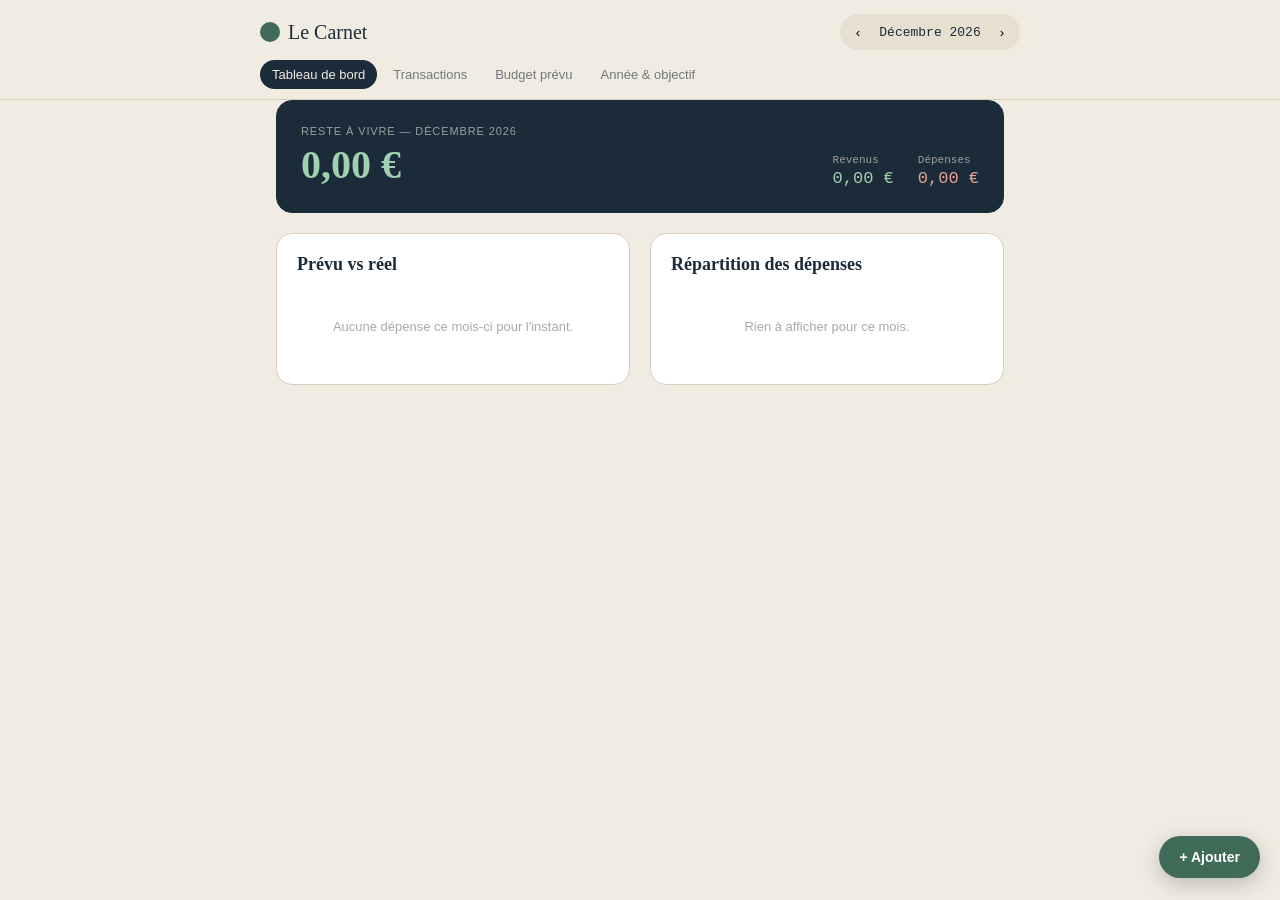
==== index.html @ 56fa6a1c "Add files via upload" ====
<!DOCTYPE html>
<html lang="fr">
<head>
<meta charset="UTF-8" />
<meta name="viewport" content="width=device-width, initial-scale=1, viewport-fit=cover" />
<title>Le Carnet — Budget</title>
<meta name="theme-color" content="#1C2B39" />
<link rel="manifest" href="manifest.json" />
<link rel="icon" href="icons/icon-192.png" />
<link rel="apple-touch-icon" href="icons/icon-192.png" />
<meta name="apple-mobile-web-app-capable" content="yes" />
<meta name="apple-mobile-web-app-status-bar-style" content="black-translucent" />
<meta name="apple-mobile-web-app-title" content="Le Carnet" />
<link rel="stylesheet" href="style.css" />
</head>
<body>

<div id="loading" class="loading-screen">chargement du carnet…</div>

<div id="app" style="display:none;">
  <header class="app-header">
    <div class="wrap header-top">
      <div class="brand"><span class="dot"></span> Le Carnet</div>
      <div class="month-switch">
        <button id="prevMonth" aria-label="Mois précédent">‹</button>
        <span id="monthLabel" class="font-mono"></span>
        <button id="nextMonth" aria-label="Mois suivant">›</button>
      </div>
    </div>
    <nav class="wrap tabs" id="tabs">
      <button data-tab="dashboard" class="active">Tableau de bord</button>
      <button data-tab="transactions">Transactions</button>
      <button data-tab="budget">Budget prévu</button>
      <button data-tab="annee">Année &amp; objectif</button>
    </nav>
  </header>

  <main class="wrap">
    <div id="installBanner" class="install-banner">
      <span>Installe Le Carnet sur ton écran d'accueil pour un accès hors-ligne.</span>
      <button id="installBtn">Installer</button>
    </div>
    <div id="view"></div>
  </main>

  <button class="fab" id="fabAdd">+ Ajouter</button>
</div>

<div id="modalRoot"></div>

<script src="app.js"></script>
</body>
</html>
---- style.css ----
:root {
  --ink: #1C2B39;
  --ink60: rgba(28,43,57,0.6);
  --ink40: rgba(28,43,57,0.4);
  --paper: #F1ECE1;
  --paper-dim: #E7E0D0;
  --sage: #3F6B58;
  --sage-light: #DCE6DD;
  --rust: #B8492F;
  --rust-light: #F3DCD4;
  --gold: #B98B29;
  --gold-light: #EFE2C0;
  --line: #D8CFBC;
  --font-display: Georgia, 'Iowan Old Style', 'Palatino Linotype', serif;
  --font-body: -apple-system, BlinkMacSystemFont, 'Segoe UI', Inter, Roboto, sans-serif;
  --font-mono: ui-monospace, 'SF Mono', 'Cascadia Code', Consolas, 'Courier New', monospace;
}

* { box-sizing: border-box; }
body { margin: 0; background: var(--paper); color: var(--ink); font-family: var(--font-body); -webkit-tap-highlight-color: transparent; }
button { font-family: inherit; cursor: pointer; border: none; background: none; }
input, select { font-family: inherit; }

.font-display { font-family: var(--font-display); }
.font-mono { font-family: var(--font-mono); }

.wrap { max-width: 760px; margin: 0 auto; padding: 0 16px; }

header.app-header {
  position: sticky; top: 0; z-index: 20;
  background: rgba(241,236,225,0.92); backdrop-filter: blur(6px);
  border-bottom: 1px solid var(--line);
}
.header-top { display: flex; align-items: center; justify-content: space-between; padding: 14px 0 6px; }
.brand { display: flex; align-items: center; gap: 8px; font-family: var(--font-display); font-size: 20px; }
.brand .dot { width: 20px; height: 20px; border-radius: 50%; background: var(--sage); display: inline-block; }

.month-switch { display: flex; align-items: center; gap: 4px; background: var(--paper-dim); border-radius: 999px; padding: 4px; }
.month-switch button { width: 28px; height: 28px; border-radius: 50%; display: flex; align-items: center; justify-content: center; }
.month-switch button:active { background: #fff; }
.month-switch span { font-family: var(--font-mono); font-size: 13px; min-width: 108px; text-align: center; text-transform: capitalize; }

nav.tabs { display: flex; gap: 4px; padding: 4px 0 10px; overflow-x: auto; }
nav.tabs button { font-size: 13px; padding: 7px 12px; border-radius: 999px; white-space: nowrap; color: var(--ink60); display: flex; align-items: center; gap: 5px; }
nav.tabs button.active { background: var(--ink); color: var(--paper); }

main { padding: 20px 0 100px; }

.card { background: #fff; border: 1px solid var(--line); border-radius: 16px; }
.card.dark { background: var(--ink); color: var(--paper); border-color: var(--ink); }
.card-pad { padding: 20px; }

.section-title { font-family: var(--font-display); font-size: 18px; margin: 0 0 14px; }

.hero { padding: 24px; }
.hero-top { display: flex; flex-wrap: wrap; align-items: flex-end; justify-content: space-between; gap: 20px; }
.hero-label { font-size: 11px; text-transform: uppercase; letter-spacing: 0.08em; opacity: 0.6; margin-bottom: 4px; }
.hero-amount { font-family: var(--font-display), var(--font-mono); font-size: 40px; font-weight: 600; }
.hero-stats { display: flex; gap: 24px; font-family: var(--font-mono); font-size: 14px; }
.hero-stats .stat-label { font-size: 11px; opacity: 0.6; margin-bottom: 3px; }
.hero-stats .stat-value { font-size: 17px; }

.grid-2 { display: grid; grid-template-columns: 1fr; gap: 20px; margin-top: 20px; }
@media (min-width: 680px) { .grid-2 { grid-template-columns: 1fr 1fr; } }

.cat-row { margin-bottom: 12px; }
.cat-row-top { display: flex; justify-content: space-between; font-size: 12px; margin-bottom: 5px; }
.cat-row-top .name { font-weight: 600; text-transform: capitalize; }
.cat-row-top .amounts { font-family: var(--font-mono); color: var(--ink60); }
.cat-row-top .amounts.over { color: var(--rust); }
.bar-track { position: relative; height: 10px; border-radius: 999px; background: var(--paper-dim); }
.bar-fill { position: absolute; top: 0; left: 0; height: 100%; border-radius: 999px; background: var(--sage); transition: width 0.3s; }
.bar-fill.over { background: var(--rust); }
.bar-marker { position: absolute; top: -3px; width: 2px; height: 16px; background: var(--ink); }

.donut-wrap { display: flex; flex-direction: column; align-items: center; gap: 14px; }
.donut { width: 180px; height: 180px; border-radius: 50%; position: relative; }
.donut::after { content: ""; position: absolute; inset: 22%; background: #fff; border-radius: 50%; }
.legend { display: flex; flex-wrap: wrap; gap: 8px; justify-content: center; }
.legend-item { display: flex; align-items: center; gap: 5px; font-size: 12px; color: var(--ink60); }
.legend-dot { width: 8px; height: 8px; border-radius: 50%; }

.empty { font-size: 13px; color: var(--ink40); text-align: center; padding: 30px 0; }

.tx-toolbar { display: flex; align-items: center; justify-content: space-between; flex-wrap: wrap; gap: 10px; margin-bottom: 12px; }
.btn { display: inline-flex; align-items: center; gap: 6px; font-size: 13px; padding: 8px 14px; border-radius: 999px; }
.btn-outline { border: 1px solid var(--line); color: var(--ink); background: #fff; }
.btn-solid { background: var(--sage); color: #fff; }
.hint { font-size: 11px; color: var(--ink40); margin: 4px 0 14px; }
.err-box { display: flex; gap: 8px; font-size: 13px; padding: 10px 12px; border-radius: 12px; background: var(--rust-light); color: var(--rust); margin-bottom: 12px; }

.receipt-edge { height: 10px; background-image: radial-gradient(circle at 8px 0, transparent 7px, #fff 7.5px); background-size: 16px 8px; background-repeat: repeat-x; }
.receipt-edge.bottom { transform: rotate(180deg); }
.tx-list { padding: 4px; }
.tx-row { display: flex; align-items: center; justify-content: space-between; gap: 10px; padding: 11px 10px; border-bottom: 1px dashed var(--line); }
.tx-row:last-child { border-bottom: none; }
.tx-left { display: flex; align-items: center; gap: 10px; min-width: 0; }
.tx-dot { width: 8px; height: 8px; border-radius: 50%; flex-shrink: 0; }
.tx-desc { font-size: 14px; font-weight: 600; text-transform: capitalize; white-space: nowrap; overflow: hidden; text-overflow: ellipsis; }
.tx-meta { font-size: 11px; color: var(--ink40); display: flex; gap: 8px; text-transform: capitalize; }
.tx-right { display: flex; align-items: center; gap: 10px; flex-shrink: 0; }
.tx-amount { font-family: var(--font-mono); font-size: 14px; }
.tx-amount.rev { color: var(--sage); }
.tx-del { padding: 5px; border-radius: 50%; }
.tx-del:active { background: rgba(0,0,0,0.06); }

.budget-row { display: flex; align-items: center; justify-content: space-between; gap: 10px; padding: 5px 0; }
.budget-row .name { font-size: 14px; color: var(--ink60); text-transform: capitalize; }
.budget-input-wrap { display: flex; align-items: center; gap: 4px; font-family: var(--font-mono); font-size: 14px; }
.budget-input-wrap input { width: 90px; text-align: right; padding: 6px 8px; border-radius: 8px; border: 1px solid var(--line); }

.goal-progress { height: 12px; border-radius: 999px; overflow: hidden; background: rgba(255,255,255,0.12); margin-top: 10px; }
.goal-fill { height: 100%; border-radius: 999px; background: var(--gold); transition: width 0.3s; }
.goal-pct { font-family: var(--font-mono); font-size: 11px; opacity: 0.6; margin-top: 5px; }

.settings-grid { display: grid; grid-template-columns: 1fr; gap: 14px; margin-top: 4px; }
@media (min-width: 480px) { .settings-grid { grid-template-columns: 1fr 1fr; } }
.field label { display: block; font-size: 13px; color: var(--ink60); margin-bottom: 5px; }
.field input, .field select { width: 100%; padding: 9px 12px; border-radius: 10px; border: 1px solid var(--line); font-family: var(--font-mono); font-size: 14px; }

.yearly-bars { display: flex; align-items: flex-end; gap: 10px; height: 180px; padding-top: 10px; }
.yearly-bar-col { flex: 1; display: flex; flex-direction: column; align-items: center; justify-content: flex-end; height: 100%; gap: 6px; }
.yearly-bar { width: 100%; max-width: 28px; border-radius: 5px 5px 0 0; background: var(--sage); min-height: 2px; }
.yearly-bar.neg { background: var(--rust); }
.yearly-bar-label { font-family: var(--font-mono); font-size: 10px; color: var(--ink40); text-transform: capitalize; }

.fab { position: fixed; bottom: 22px; right: 20px; z-index: 30; background: var(--sage); color: #fff; border-radius: 999px; padding: 13px 20px; display: flex; align-items: center; gap: 7px; font-size: 14px; font-weight: 600; box-shadow: 0 6px 20px rgba(28,43,57,0.25); }
.fab:active { transform: scale(0.97); }

.modal-backdrop { position: fixed; inset: 0; background: rgba(28,43,57,0.4); z-index: 40; display: flex; align-items: flex-end; justify-content: center; }
@media (min-width: 480px) { .modal-backdrop { align-items: center; } }
.modal { width: 100%; max-width: 440px; background: #fff; border-radius: 20px 20px 0 0; padding: 22px; max-height: 90vh; overflow-y: auto; }
@media (min-width: 480px) { .modal { border-radius: 20px; } }
.modal-head { display: flex; align-items: center; justify-content: space-between; margin-bottom: 16px; }
.modal-head h3 { font-family: var(--font-display); font-size: 18px; margin: 0; }

.type-switch { display: flex; background: var(--paper-dim); border-radius: 999px; padding: 4px; margin-bottom: 16px; }
.type-switch button { flex: 1; padding: 8px; border-radius: 999px; font-size: 13px; text-transform: capitalize; color: var(--ink60); }
.type-switch button.active-dep { background: var(--rust); color: #fff; }
.type-switch button.active-rev { background: var(--sage); color: #fff; }

.modal .field { margin-bottom: 12px; }
.cat-row-input { display: flex; gap: 8px; }
.cat-row-input select, .cat-row-input input { flex: 1; }
.link-btn { font-size: 12px; padding: 0 10px; border-radius: 8px; border: 1px solid var(--line); color: var(--ink60); white-space: nowrap; }

.submit-btn { width: 100%; margin-top: 8px; padding: 12px; border-radius: 999px; background: var(--sage); color: #fff; font-weight: 600; font-size: 14px; }

.loading-screen { min-height: 100vh; display: flex; align-items: center; justify-content: center; font-family: var(--font-mono); color: var(--ink40); }

.install-banner { display: none; align-items: center; justify-content: space-between; gap: 10px; background: var(--gold-light); color: #6b5219; font-size: 13px; padding: 10px 14px; border-radius: 12px; margin-bottom: 16px; }
.install-banner.show { display: flex; }
.install-banner button { background: var(--gold); color: #fff; padding: 6px 12px; border-radius: 999px; font-size: 12px; flex-shrink: 0; }
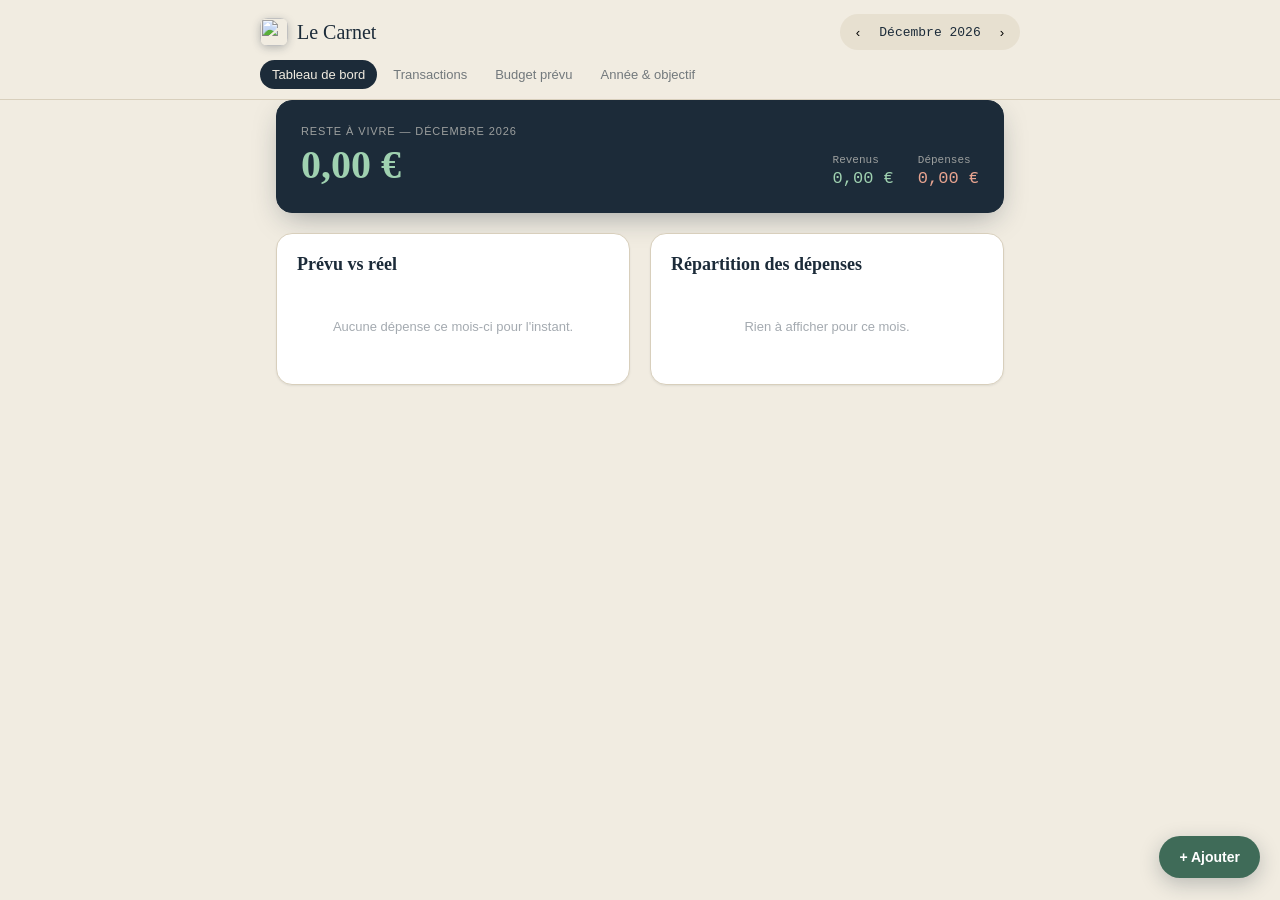
==== commit 7e9e154a: "Add files via upload" ====
--- a/index.html
+++ b/index.html
@@ -6,8 +6,8 @@
 <title>Le Carnet — Budget</title>
 <meta name="theme-color" content="#1C2B39" />
 <link rel="manifest" href="manifest.json" />
-<link rel="icon" href="icons/icon-192.png" />
-<link rel="apple-touch-icon" href="icons/icon-192.png" />
+<link rel="icon" href="icons/icon-64.png" />
+<link rel="apple-touch-icon" href="icons/icon-180.png" />
 <meta name="apple-mobile-web-app-capable" content="yes" />
 <meta name="apple-mobile-web-app-status-bar-style" content="black-translucent" />
 <meta name="apple-mobile-web-app-title" content="Le Carnet" />
@@ -20,7 +20,7 @@
 <div id="app" style="display:none;">
   <header class="app-header">
     <div class="wrap header-top">
-      <div class="brand"><span class="dot"></span> Le Carnet</div>
+      <div class="brand"><img src="icons/icon-64.png" class="brand-icon" alt="" /> Le Carnet</div>
       <div class="month-switch">
         <button id="prevMonth" aria-label="Mois précédent">‹</button>
         <span id="monthLabel" class="font-mono"></span>
--- a/style.css
+++ b/style.css
@@ -18,8 +18,15 @@
 
 * { box-sizing: border-box; }
 body { margin: 0; background: var(--paper); color: var(--ink); font-family: var(--font-body); -webkit-tap-highlight-color: transparent; }
-button { font-family: inherit; cursor: pointer; border: none; background: none; }
-input, select { font-family: inherit; }
+button { font-family: inherit; cursor: pointer; border: none; background: none; transition: transform 0.12s ease, background 0.15s ease, opacity 0.15s ease; }
+button:active { transform: scale(0.96); }
+input, select { font-family: inherit; transition: border-color 0.15s ease, box-shadow 0.15s ease; }
+input:focus, select:focus { outline: none; border-color: var(--sage) !important; box-shadow: 0 0 0 3px rgba(63,107,88,0.15); }
+
+@keyframes fadeInUp { from { opacity: 0; transform: translateY(6px); } to { opacity: 1; transform: translateY(0); } }
+.view-anim { animation: fadeInUp 0.28s cubic-bezier(0.16,1,0.3,1); }
+@keyframes popIn { from { opacity: 0; transform: scale(0.97); } to { opacity: 1; transform: scale(1); } }
+.card { animation: popIn 0.3s cubic-bezier(0.16,1,0.3,1); }
 
 .font-display { font-family: var(--font-display); }
 .font-mono { font-family: var(--font-mono); }
@@ -32,8 +39,8 @@
   border-bottom: 1px solid var(--line);
 }
 .header-top { display: flex; align-items: center; justify-content: space-between; padding: 14px 0 6px; }
-.brand { display: flex; align-items: center; gap: 8px; font-family: var(--font-display); font-size: 20px; }
-.brand .dot { width: 20px; height: 20px; border-radius: 50%; background: var(--sage); display: inline-block; }
+.brand { display: flex; align-items: center; gap: 9px; font-family: var(--font-display); font-size: 20px; }
+.brand-icon { width: 28px; height: 28px; border-radius: 8px; box-shadow: 0 2px 8px rgba(28,43,57,0.28); display: block; }
 
 .month-switch { display: flex; align-items: center; gap: 4px; background: var(--paper-dim); border-radius: 999px; padding: 4px; }
 .month-switch button { width: 28px; height: 28px; border-radius: 50%; display: flex; align-items: center; justify-content: center; }
@@ -46,8 +53,8 @@
 
 main { padding: 20px 0 100px; }
 
-.card { background: #fff; border: 1px solid var(--line); border-radius: 16px; }
-.card.dark { background: var(--ink); color: var(--paper); border-color: var(--ink); }
+.card { background: #fff; border: 1px solid var(--line); border-radius: 16px; box-shadow: 0 1px 3px rgba(28,43,57,0.05), 0 1px 2px rgba(28,43,57,0.04); }
+.card.dark { background: var(--ink); color: var(--paper); border-color: var(--ink); box-shadow: 0 10px 30px -8px rgba(28,43,57,0.4); }
 .card-pad { padding: 20px; }
 
 .section-title { font-family: var(--font-display); font-size: 18px; margin: 0 0 14px; }
@@ -80,6 +87,16 @@
 .legend-item { display: flex; align-items: center; gap: 5px; font-size: 12px; color: var(--ink60); }
 .legend-dot { width: 8px; height: 8px; border-radius: 50%; }
 
+.tx-icon { width: 32px; height: 32px; border-radius: 50%; display: flex; align-items: center; justify-content: center; font-size: 15px; flex-shrink: 0; }
+.cat-icon { display: inline-flex; align-items: center; justify-content: center; width: 20px; margin-right: 2px; }
+
+.sparkline-wrap { display: flex; align-items: center; gap: 12px; margin-top: 14px; padding-top: 14px; border-top: 1px solid rgba(255,255,255,0.12); }
+.sparkline-label { font-size: 11px; opacity: 0.6; white-space: nowrap; }
+
+.donut-center { position: absolute; top: 50%; left: 50%; transform: translate(-50%,-50%); text-align: center; z-index: 1; }
+.donut-center .amt { font-family: var(--font-mono); font-size: 15px; font-weight: 600; }
+.donut-center .lbl { font-size: 9px; color: var(--ink40); text-transform: uppercase; letter-spacing: 0.05em; }
+.donut-pos { position: relative; display: inline-flex; }
 .empty { font-size: 13px; color: var(--ink40); text-align: center; padding: 30px 0; }
 
 .tx-toolbar { display: flex; align-items: center; justify-content: space-between; flex-wrap: wrap; gap: 10px; margin-bottom: 12px; }
@@ -118,11 +135,18 @@
 .field label { display: block; font-size: 13px; color: var(--ink60); margin-bottom: 5px; }
 .field input, .field select { width: 100%; padding: 9px 12px; border-radius: 10px; border: 1px solid var(--line); font-family: var(--font-mono); font-size: 14px; }
 
-.yearly-bars { display: flex; align-items: flex-end; gap: 10px; height: 180px; padding-top: 10px; }
-.yearly-bar-col { flex: 1; display: flex; flex-direction: column; align-items: center; justify-content: flex-end; height: 100%; gap: 6px; }
+.yearly-bars-wrap { overflow-x: auto; margin: 0 -20px; padding: 0 20px 4px; }
+.yearly-bars { display: flex; align-items: flex-end; gap: 10px; height: 180px; padding-top: 10px; width: max-content; min-width: 100%; }
+.yearly-bar-col { flex: 0 0 30px; display: flex; flex-direction: column; align-items: center; justify-content: flex-end; height: 100%; gap: 6px; }
 .yearly-bar { width: 100%; max-width: 28px; border-radius: 5px 5px 0 0; background: var(--sage); min-height: 2px; }
 .yearly-bar.neg { background: var(--rust); }
 .yearly-bar-label { font-family: var(--font-mono); font-size: 10px; color: var(--ink40); text-transform: capitalize; }
+
+.goal-plan { margin-top: 14px; padding-top: 12px; border-top: 1px solid rgba(255,255,255,0.15); font-size: 13px; line-height: 1.5; opacity: 0.9; }
+
+.asset-row { display: flex; align-items: center; gap: 8px; padding: 8px 0; border-bottom: 1px dashed var(--line); }
+.asset-name { flex: 1; min-width: 0; padding: 7px 10px; border-radius: 8px; border: 1px solid var(--line); font-size: 13px; }
+.asset-amount { width: 90px; }
 
 .fab { position: fixed; bottom: 22px; right: 20px; z-index: 30; background: var(--sage); color: #fff; border-radius: 999px; padding: 13px 20px; display: flex; align-items: center; gap: 7px; font-size: 14px; font-weight: 600; box-shadow: 0 6px 20px rgba(28,43,57,0.25); }
 .fab:active { transform: scale(0.97); }
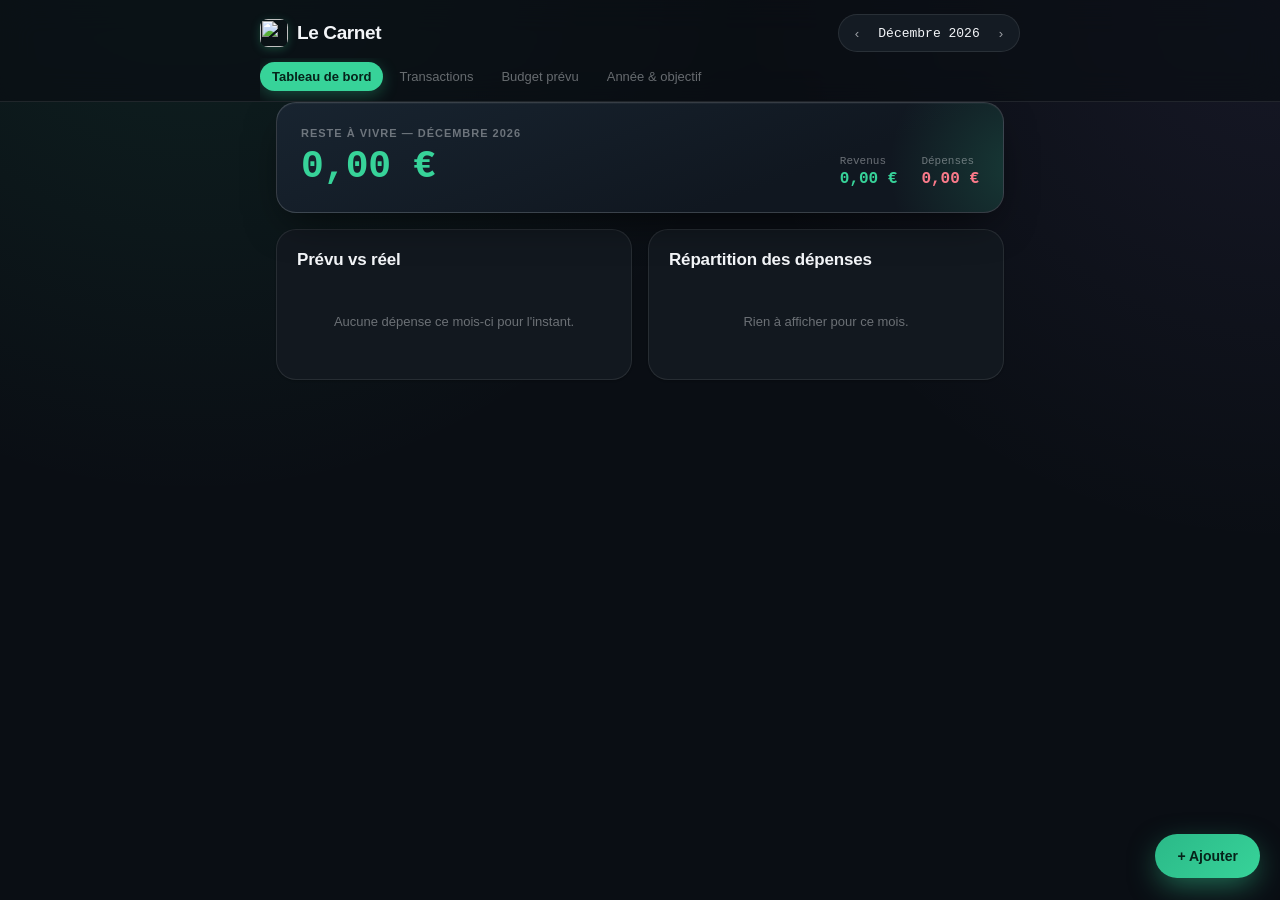
==== commit 1007146b: "Add files via upload" ====
--- a/index.html
+++ b/index.html
@@ -4,7 +4,7 @@
 <meta charset="UTF-8" />
 <meta name="viewport" content="width=device-width, initial-scale=1, viewport-fit=cover" />
 <title>Le Carnet — Budget</title>
-<meta name="theme-color" content="#1C2B39" />
+<meta name="theme-color" content="#0A0E14" />
 <link rel="manifest" href="manifest.json" />
 <link rel="icon" href="icons/icon-64.png" />
 <link rel="apple-touch-icon" href="icons/icon-180.png" />
--- a/style.css
+++ b/style.css
@@ -1,177 +1,206 @@
 :root {
-  --ink: #1C2B39;
-  --ink60: rgba(28,43,57,0.6);
-  --ink40: rgba(28,43,57,0.4);
-  --paper: #F1ECE1;
-  --paper-dim: #E7E0D0;
-  --sage: #3F6B58;
-  --sage-light: #DCE6DD;
-  --rust: #B8492F;
-  --rust-light: #F3DCD4;
-  --gold: #B98B29;
-  --gold-light: #EFE2C0;
-  --line: #D8CFBC;
-  --font-display: Georgia, 'Iowan Old Style', 'Palatino Linotype', serif;
+  /* Surfaces */
+  --paper: #0A0E14;              /* fond de page */
+  --paper-dim: #141B23;          /* pastilles, inputs, remplissage neutre */
+  --surface: #12181F;            /* cartes */
+  --surface-2: #1A222C;          /* cartes élevées / hero / modals */
+  --line: rgba(255,255,255,0.09);
+  --line-strong: rgba(255,255,255,0.16);
+
+  /* Texte */
+  --ink: #F3F5F8;
+  --ink60: rgba(243,245,248,0.62);
+  --ink40: rgba(243,245,248,0.40);
+
+  /* Accents */
+  --sage: #37D399;               /* émeraude — positif */
+  --sage-light: rgba(55,211,153,0.14);
+  --rust: #FB7A8A;               /* corail — négatif / dépassement */
+  --rust-light: rgba(251,122,138,0.14);
+  --gold: #F0BE4E;               /* or — objectif d'épargne */
+  --gold-light: rgba(240,190,78,0.16);
+  --violet: #A78BFA;
+
+  --font-display: -apple-system, BlinkMacSystemFont, 'Segoe UI', Inter, Roboto, sans-serif;
   --font-body: -apple-system, BlinkMacSystemFont, 'Segoe UI', Inter, Roboto, sans-serif;
   --font-mono: ui-monospace, 'SF Mono', 'Cascadia Code', Consolas, 'Courier New', monospace;
 }
 
 * { box-sizing: border-box; }
-body { margin: 0; background: var(--paper); color: var(--ink); font-family: var(--font-body); -webkit-tap-highlight-color: transparent; }
-button { font-family: inherit; cursor: pointer; border: none; background: none; transition: transform 0.12s ease, background 0.15s ease, opacity 0.15s ease; }
+body {
+  margin: 0;
+  background: var(--paper);
+  background-image: radial-gradient(circle at 15% -10%, rgba(55,211,153,0.10), transparent 40%),
+                     radial-gradient(circle at 100% 0%, rgba(167,139,250,0.08), transparent 35%);
+  background-attachment: fixed;
+  color: var(--ink);
+  font-family: var(--font-body);
+  -webkit-tap-highlight-color: transparent;
+}
+button { font-family: inherit; cursor: pointer; border: none; background: none; transition: transform 0.12s ease, background 0.15s ease, opacity 0.15s ease, box-shadow 0.15s ease; color: inherit; }
 button:active { transform: scale(0.96); }
-input, select { font-family: inherit; transition: border-color 0.15s ease, box-shadow 0.15s ease; }
-input:focus, select:focus { outline: none; border-color: var(--sage) !important; box-shadow: 0 0 0 3px rgba(63,107,88,0.15); }
+input, select { font-family: inherit; color: var(--ink); transition: border-color 0.15s ease, box-shadow 0.15s ease; }
+input:focus, select:focus { outline: none; border-color: var(--sage) !important; box-shadow: 0 0 0 3px var(--sage-light); }
 
 @keyframes fadeInUp { from { opacity: 0; transform: translateY(6px); } to { opacity: 1; transform: translateY(0); } }
 .view-anim { animation: fadeInUp 0.28s cubic-bezier(0.16,1,0.3,1); }
 @keyframes popIn { from { opacity: 0; transform: scale(0.97); } to { opacity: 1; transform: scale(1); } }
 .card { animation: popIn 0.3s cubic-bezier(0.16,1,0.3,1); }
 
-.font-display { font-family: var(--font-display); }
-.font-mono { font-family: var(--font-mono); }
+.font-display { font-family: var(--font-display); font-weight: 700; letter-spacing: -0.02em; }
+.font-mono { font-family: var(--font-mono); font-variant-numeric: tabular-nums; }
 
 .wrap { max-width: 760px; margin: 0 auto; padding: 0 16px; }
 
 header.app-header {
   position: sticky; top: 0; z-index: 20;
-  background: rgba(241,236,225,0.92); backdrop-filter: blur(6px);
+  background: rgba(10,14,20,0.72); backdrop-filter: blur(16px); -webkit-backdrop-filter: blur(16px);
   border-bottom: 1px solid var(--line);
 }
 .header-top { display: flex; align-items: center; justify-content: space-between; padding: 14px 0 6px; }
-.brand { display: flex; align-items: center; gap: 9px; font-family: var(--font-display); font-size: 20px; }
-.brand-icon { width: 28px; height: 28px; border-radius: 8px; box-shadow: 0 2px 8px rgba(28,43,57,0.28); display: block; }
-
-.month-switch { display: flex; align-items: center; gap: 4px; background: var(--paper-dim); border-radius: 999px; padding: 4px; }
-.month-switch button { width: 28px; height: 28px; border-radius: 50%; display: flex; align-items: center; justify-content: center; }
-.month-switch button:active { background: #fff; }
-.month-switch span { font-family: var(--font-mono); font-size: 13px; min-width: 108px; text-align: center; text-transform: capitalize; }
+.brand { display: flex; align-items: center; gap: 9px; font-family: var(--font-display); font-weight: 800; font-size: 19px; letter-spacing: -0.02em; }
+.brand-icon { width: 28px; height: 28px; border-radius: 8px; box-shadow: 0 2px 10px rgba(55,211,153,0.25); display: block; }
+
+.month-switch { display: flex; align-items: center; gap: 4px; background: var(--paper-dim); border: 1px solid var(--line); border-radius: 999px; padding: 4px; }
+.month-switch button { width: 28px; height: 28px; border-radius: 50%; display: flex; align-items: center; justify-content: center; color: var(--ink60); }
+.month-switch button:active { background: var(--surface-2); }
+.month-switch span { font-family: var(--font-mono); font-size: 13px; min-width: 108px; text-align: center; text-transform: capitalize; color: var(--ink); }
 
 nav.tabs { display: flex; gap: 4px; padding: 4px 0 10px; overflow-x: auto; }
-nav.tabs button { font-size: 13px; padding: 7px 12px; border-radius: 999px; white-space: nowrap; color: var(--ink60); display: flex; align-items: center; gap: 5px; }
-nav.tabs button.active { background: var(--ink); color: var(--paper); }
+nav.tabs button { font-size: 13px; padding: 7px 12px; border-radius: 999px; white-space: nowrap; color: var(--ink40); display: flex; align-items: center; gap: 5px; font-weight: 500; }
+nav.tabs button.active { background: var(--sage); color: #06231A; font-weight: 700; box-shadow: 0 4px 16px rgba(55,211,153,0.3); }
 
 main { padding: 20px 0 100px; }
 
-.card { background: #fff; border: 1px solid var(--line); border-radius: 16px; box-shadow: 0 1px 3px rgba(28,43,57,0.05), 0 1px 2px rgba(28,43,57,0.04); }
-.card.dark { background: var(--ink); color: var(--paper); border-color: var(--ink); box-shadow: 0 10px 30px -8px rgba(28,43,57,0.4); }
+.card { background: var(--surface); border: 1px solid var(--line); border-radius: 20px; box-shadow: 0 1px 2px rgba(0,0,0,0.2); }
+.card.dark {
+  background: linear-gradient(160deg, #182430 0%, #101720 70%);
+  border-color: var(--line-strong);
+  box-shadow: 0 16px 40px -12px rgba(0,0,0,0.6), inset 0 1px 0 rgba(255,255,255,0.04);
+}
 .card-pad { padding: 20px; }
 
-.section-title { font-family: var(--font-display); font-size: 18px; margin: 0 0 14px; }
-
-.hero { padding: 24px; }
-.hero-top { display: flex; flex-wrap: wrap; align-items: flex-end; justify-content: space-between; gap: 20px; }
-.hero-label { font-size: 11px; text-transform: uppercase; letter-spacing: 0.08em; opacity: 0.6; margin-bottom: 4px; }
-.hero-amount { font-family: var(--font-display), var(--font-mono); font-size: 40px; font-weight: 600; }
+.section-title { font-family: var(--font-display); font-weight: 700; font-size: 17px; margin: 0 0 14px; letter-spacing: -0.01em; }
+
+.hero { padding: 24px; position: relative; overflow: hidden; }
+.hero::before {
+  content: ""; position: absolute; top: -60%; right: -20%; width: 260px; height: 260px; border-radius: 50%;
+  background: radial-gradient(circle, rgba(55,211,153,0.18), transparent 70%); pointer-events: none;
+}
+.hero-top { display: flex; flex-wrap: wrap; align-items: flex-end; justify-content: space-between; gap: 20px; position: relative; }
+.hero-label { font-size: 11px; text-transform: uppercase; letter-spacing: 0.09em; color: var(--ink40); margin-bottom: 6px; font-weight: 600; }
+.hero-amount { font-family: var(--font-mono); font-size: 38px; font-weight: 700; letter-spacing: -0.01em; }
 .hero-stats { display: flex; gap: 24px; font-family: var(--font-mono); font-size: 14px; }
-.hero-stats .stat-label { font-size: 11px; opacity: 0.6; margin-bottom: 3px; }
-.hero-stats .stat-value { font-size: 17px; }
-
-.grid-2 { display: grid; grid-template-columns: 1fr; gap: 20px; margin-top: 20px; }
+.hero-stats .stat-label { font-size: 11px; color: var(--ink40); margin-bottom: 3px; }
+.hero-stats .stat-value { font-size: 16px; font-weight: 600; }
+
+.grid-2 { display: grid; grid-template-columns: 1fr; gap: 16px; margin-top: 16px; }
 @media (min-width: 680px) { .grid-2 { grid-template-columns: 1fr 1fr; } }
 
-.cat-row { margin-bottom: 12px; }
-.cat-row-top { display: flex; justify-content: space-between; font-size: 12px; margin-bottom: 5px; }
-.cat-row-top .name { font-weight: 600; text-transform: capitalize; }
+.cat-row { margin-bottom: 14px; }
+.cat-row-top { display: flex; justify-content: space-between; font-size: 12.5px; margin-bottom: 6px; }
+.cat-row-top .name { font-weight: 600; text-transform: capitalize; display: flex; align-items: center; }
 .cat-row-top .amounts { font-family: var(--font-mono); color: var(--ink60); }
 .cat-row-top .amounts.over { color: var(--rust); }
-.bar-track { position: relative; height: 10px; border-radius: 999px; background: var(--paper-dim); }
-.bar-fill { position: absolute; top: 0; left: 0; height: 100%; border-radius: 999px; background: var(--sage); transition: width 0.3s; }
-.bar-fill.over { background: var(--rust); }
-.bar-marker { position: absolute; top: -3px; width: 2px; height: 16px; background: var(--ink); }
-
-.donut-wrap { display: flex; flex-direction: column; align-items: center; gap: 14px; }
-.donut { width: 180px; height: 180px; border-radius: 50%; position: relative; }
-.donut::after { content: ""; position: absolute; inset: 22%; background: #fff; border-radius: 50%; }
+.bar-track { position: relative; height: 8px; border-radius: 999px; background: rgba(255,255,255,0.06); overflow: visible; }
+.bar-fill { position: absolute; top: 0; left: 0; height: 100%; border-radius: 999px; background: linear-gradient(90deg, #2BB988, var(--sage)); transition: width 0.5s cubic-bezier(0.16,1,0.3,1); box-shadow: 0 0 10px rgba(55,211,153,0.35); }
+.bar-fill.over { background: linear-gradient(90deg, #E85D71, var(--rust)); box-shadow: 0 0 10px rgba(251,122,138,0.35); }
+.bar-marker { position: absolute; top: -3px; width: 2px; height: 14px; background: var(--ink); opacity: 0.7; border-radius: 2px; }
+
+.donut-wrap { display: flex; flex-direction: column; align-items: center; gap: 16px; }
+.donut { width: 176px; height: 176px; border-radius: 50%; position: relative; filter: drop-shadow(0 8px 20px rgba(0,0,0,0.35)); }
+.donut::after { content: ""; position: absolute; inset: 24%; background: var(--surface); border-radius: 50%; box-shadow: inset 0 1px 3px rgba(0,0,0,0.3); }
 .legend { display: flex; flex-wrap: wrap; gap: 8px; justify-content: center; }
 .legend-item { display: flex; align-items: center; gap: 5px; font-size: 12px; color: var(--ink60); }
 .legend-dot { width: 8px; height: 8px; border-radius: 50%; }
 
-.tx-icon { width: 32px; height: 32px; border-radius: 50%; display: flex; align-items: center; justify-content: center; font-size: 15px; flex-shrink: 0; }
-.cat-icon { display: inline-flex; align-items: center; justify-content: center; width: 20px; margin-right: 2px; }
-
-.sparkline-wrap { display: flex; align-items: center; gap: 12px; margin-top: 14px; padding-top: 14px; border-top: 1px solid rgba(255,255,255,0.12); }
-.sparkline-label { font-size: 11px; opacity: 0.6; white-space: nowrap; }
+.empty { font-size: 13px; color: var(--ink40); text-align: center; padding: 30px 0; }
+
+.tx-icon { width: 34px; height: 34px; border-radius: 50%; display: flex; align-items: center; justify-content: center; font-size: 15px; flex-shrink: 0; box-shadow: inset 0 0 0 1px rgba(255,255,255,0.06); }
+.cat-icon { display: inline-flex; align-items: center; justify-content: center; width: 20px; margin-right: 3px; }
+
+.sparkline-wrap { display: flex; align-items: center; gap: 12px; margin-top: 16px; padding-top: 16px; border-top: 1px solid var(--line); position: relative; }
+.sparkline-label { font-size: 11px; color: var(--ink40); white-space: nowrap; }
 
 .donut-center { position: absolute; top: 50%; left: 50%; transform: translate(-50%,-50%); text-align: center; z-index: 1; }
-.donut-center .amt { font-family: var(--font-mono); font-size: 15px; font-weight: 600; }
-.donut-center .lbl { font-size: 9px; color: var(--ink40); text-transform: uppercase; letter-spacing: 0.05em; }
+.donut-center .amt { font-family: var(--font-mono); font-size: 15px; font-weight: 700; }
+.donut-center .lbl { font-size: 9px; color: var(--ink40); text-transform: uppercase; letter-spacing: 0.06em; }
 .donut-pos { position: relative; display: inline-flex; }
-.empty { font-size: 13px; color: var(--ink40); text-align: center; padding: 30px 0; }
 
 .tx-toolbar { display: flex; align-items: center; justify-content: space-between; flex-wrap: wrap; gap: 10px; margin-bottom: 12px; }
-.btn { display: inline-flex; align-items: center; gap: 6px; font-size: 13px; padding: 8px 14px; border-radius: 999px; }
-.btn-outline { border: 1px solid var(--line); color: var(--ink); background: #fff; }
-.btn-solid { background: var(--sage); color: #fff; }
+.btn { display: inline-flex; align-items: center; gap: 6px; font-size: 13px; padding: 9px 15px; border-radius: 999px; font-weight: 600; }
+.btn-outline { border: 1px solid var(--line-strong); color: var(--ink); background: var(--paper-dim); }
+.btn-solid { background: linear-gradient(135deg, #2BB988, var(--sage)); color: #06231A; box-shadow: 0 4px 14px rgba(55,211,153,0.3); }
 .hint { font-size: 11px; color: var(--ink40); margin: 4px 0 14px; }
-.err-box { display: flex; gap: 8px; font-size: 13px; padding: 10px 12px; border-radius: 12px; background: var(--rust-light); color: var(--rust); margin-bottom: 12px; }
-
-.receipt-edge { height: 10px; background-image: radial-gradient(circle at 8px 0, transparent 7px, #fff 7.5px); background-size: 16px 8px; background-repeat: repeat-x; }
+.err-box { display: flex; gap: 8px; font-size: 13px; padding: 10px 12px; border-radius: 12px; background: var(--rust-light); color: #FFB3BE; margin-bottom: 12px; border: 1px solid rgba(251,122,138,0.25); }
+
+.receipt-edge { height: 10px; background-image: radial-gradient(circle at 8px 0, transparent 7px, var(--surface) 7.5px); background-size: 16px 8px; background-repeat: repeat-x; }
 .receipt-edge.bottom { transform: rotate(180deg); }
 .tx-list { padding: 4px; }
-.tx-row { display: flex; align-items: center; justify-content: space-between; gap: 10px; padding: 11px 10px; border-bottom: 1px dashed var(--line); }
+.tx-row { display: flex; align-items: center; justify-content: space-between; gap: 10px; padding: 12px 10px; border-bottom: 1px dashed var(--line); transition: background 0.15s ease; cursor: pointer; }
 .tx-row:last-child { border-bottom: none; }
-.tx-left { display: flex; align-items: center; gap: 10px; min-width: 0; }
-.tx-dot { width: 8px; height: 8px; border-radius: 50%; flex-shrink: 0; }
+.tx-row:active { background: rgba(255,255,255,0.03); }
+.tx-left { display: flex; align-items: center; gap: 11px; min-width: 0; }
 .tx-desc { font-size: 14px; font-weight: 600; text-transform: capitalize; white-space: nowrap; overflow: hidden; text-overflow: ellipsis; }
 .tx-meta { font-size: 11px; color: var(--ink40); display: flex; gap: 8px; text-transform: capitalize; }
 .tx-right { display: flex; align-items: center; gap: 10px; flex-shrink: 0; }
-.tx-amount { font-family: var(--font-mono); font-size: 14px; }
-.tx-amount.rev { color: var(--sage); }
-.tx-del { padding: 5px; border-radius: 50%; }
-.tx-del:active { background: rgba(0,0,0,0.06); }
-
-.budget-row { display: flex; align-items: center; justify-content: space-between; gap: 10px; padding: 5px 0; }
+.tx-amount { font-family: var(--font-mono); font-size: 14px; font-weight: 500; }
+.tx-amount.rev { color: var(--sage); font-weight: 600; }
+.tx-del { padding: 6px; border-radius: 50%; color: var(--ink40); }
+.tx-del:active { background: var(--rust-light); color: var(--rust); }
+
+.budget-row { display: flex; align-items: center; justify-content: space-between; gap: 10px; padding: 6px 0; }
 .budget-row .name { font-size: 14px; color: var(--ink60); text-transform: capitalize; }
 .budget-input-wrap { display: flex; align-items: center; gap: 4px; font-family: var(--font-mono); font-size: 14px; }
-.budget-input-wrap input { width: 90px; text-align: right; padding: 6px 8px; border-radius: 8px; border: 1px solid var(--line); }
-
-.goal-progress { height: 12px; border-radius: 999px; overflow: hidden; background: rgba(255,255,255,0.12); margin-top: 10px; }
-.goal-fill { height: 100%; border-radius: 999px; background: var(--gold); transition: width 0.3s; }
-.goal-pct { font-family: var(--font-mono); font-size: 11px; opacity: 0.6; margin-top: 5px; }
+.budget-input-wrap input { width: 90px; text-align: right; padding: 7px 9px; border-radius: 9px; border: 1px solid var(--line-strong); background: var(--paper-dim); }
+
+.goal-progress { height: 12px; border-radius: 999px; overflow: hidden; background: rgba(255,255,255,0.07); margin-top: 12px; }
+.goal-fill { height: 100%; border-radius: 999px; background: linear-gradient(90deg, #D89B2E, var(--gold)); transition: width 0.6s cubic-bezier(0.16,1,0.3,1); box-shadow: 0 0 12px rgba(240,190,78,0.4); }
+.goal-pct { font-family: var(--font-mono); font-size: 11px; color: var(--ink40); margin-top: 6px; }
+.goal-plan { margin-top: 14px; padding-top: 12px; border-top: 1px solid var(--line); font-size: 13px; line-height: 1.55; color: var(--ink60); }
 
 .settings-grid { display: grid; grid-template-columns: 1fr; gap: 14px; margin-top: 4px; }
 @media (min-width: 480px) { .settings-grid { grid-template-columns: 1fr 1fr; } }
-.field label { display: block; font-size: 13px; color: var(--ink60); margin-bottom: 5px; }
-.field input, .field select { width: 100%; padding: 9px 12px; border-radius: 10px; border: 1px solid var(--line); font-family: var(--font-mono); font-size: 14px; }
-
-.yearly-bars-wrap { overflow-x: auto; margin: 0 -20px; padding: 0 20px 4px; }
+.field label { display: block; font-size: 13px; color: var(--ink60); margin-bottom: 6px; }
+.field input, .field select { width: 100%; padding: 10px 12px; border-radius: 11px; border: 1px solid var(--line-strong); background: var(--paper-dim); font-family: var(--font-mono); font-size: 14px; }
+
+.yearly-bars-wrap, .trend-wrap { overflow-x: auto; margin: 0 -20px; padding: 0 20px 4px; }
 .yearly-bars { display: flex; align-items: flex-end; gap: 10px; height: 180px; padding-top: 10px; width: max-content; min-width: 100%; }
 .yearly-bar-col { flex: 0 0 30px; display: flex; flex-direction: column; align-items: center; justify-content: flex-end; height: 100%; gap: 6px; }
 .yearly-bar { width: 100%; max-width: 28px; border-radius: 5px 5px 0 0; background: var(--sage); min-height: 2px; }
 .yearly-bar.neg { background: var(--rust); }
+.yearly-bar-value { font-size: 10px; color: var(--ink40); white-space: nowrap; }
 .yearly-bar-label { font-family: var(--font-mono); font-size: 10px; color: var(--ink40); text-transform: capitalize; }
 
-.goal-plan { margin-top: 14px; padding-top: 12px; border-top: 1px solid rgba(255,255,255,0.15); font-size: 13px; line-height: 1.5; opacity: 0.9; }
-
-.asset-row { display: flex; align-items: center; gap: 8px; padding: 8px 0; border-bottom: 1px dashed var(--line); }
-.asset-name { flex: 1; min-width: 0; padding: 7px 10px; border-radius: 8px; border: 1px solid var(--line); font-size: 13px; }
+.asset-row { display: flex; align-items: center; gap: 8px; padding: 9px 0; border-bottom: 1px dashed var(--line); }
+.asset-name { flex: 1; min-width: 0; padding: 8px 11px; border-radius: 9px; border: 1px solid var(--line-strong); background: var(--paper-dim); font-size: 13px; }
 .asset-amount { width: 90px; }
 
-.fab { position: fixed; bottom: 22px; right: 20px; z-index: 30; background: var(--sage); color: #fff; border-radius: 999px; padding: 13px 20px; display: flex; align-items: center; gap: 7px; font-size: 14px; font-weight: 600; box-shadow: 0 6px 20px rgba(28,43,57,0.25); }
-.fab:active { transform: scale(0.97); }
-
-.modal-backdrop { position: fixed; inset: 0; background: rgba(28,43,57,0.4); z-index: 40; display: flex; align-items: flex-end; justify-content: center; }
+.fab { position: fixed; bottom: 22px; right: 20px; z-index: 30; background: linear-gradient(135deg, #2BB988, var(--sage)); color: #06231A; border-radius: 999px; padding: 14px 22px; display: flex; align-items: center; gap: 7px; font-size: 14px; font-weight: 700; box-shadow: 0 10px 30px -4px rgba(55,211,153,0.5); }
+.fab:active { transform: scale(0.96); }
+
+.modal-backdrop { position: fixed; inset: 0; background: rgba(4,6,9,0.7); backdrop-filter: blur(4px); z-index: 40; display: flex; align-items: flex-end; justify-content: center; }
 @media (min-width: 480px) { .modal-backdrop { align-items: center; } }
-.modal { width: 100%; max-width: 440px; background: #fff; border-radius: 20px 20px 0 0; padding: 22px; max-height: 90vh; overflow-y: auto; }
-@media (min-width: 480px) { .modal { border-radius: 20px; } }
+.modal { width: 100%; max-width: 440px; background: var(--surface-2); border: 1px solid var(--line-strong); border-radius: 24px 24px 0 0; padding: 22px; max-height: 90vh; overflow-y: auto; box-shadow: 0 -20px 60px rgba(0,0,0,0.5); }
+@media (min-width: 480px) { .modal { border-radius: 24px; box-shadow: 0 30px 80px rgba(0,0,0,0.6); } }
 .modal-head { display: flex; align-items: center; justify-content: space-between; margin-bottom: 16px; }
-.modal-head h3 { font-family: var(--font-display); font-size: 18px; margin: 0; }
-
-.type-switch { display: flex; background: var(--paper-dim); border-radius: 999px; padding: 4px; margin-bottom: 16px; }
-.type-switch button { flex: 1; padding: 8px; border-radius: 999px; font-size: 13px; text-transform: capitalize; color: var(--ink60); }
-.type-switch button.active-dep { background: var(--rust); color: #fff; }
-.type-switch button.active-rev { background: var(--sage); color: #fff; }
+.modal-head h3 { font-family: var(--font-display); font-weight: 700; font-size: 17px; margin: 0; }
+.modal-head button { color: var(--ink40); }
+
+.type-switch { display: flex; background: var(--paper-dim); border: 1px solid var(--line); border-radius: 999px; padding: 4px; margin-bottom: 16px; }
+.type-switch button { flex: 1; padding: 9px; border-radius: 999px; font-size: 13px; text-transform: capitalize; color: var(--ink60); font-weight: 600; }
+.type-switch button.active-dep { background: linear-gradient(135deg, #E85D71, var(--rust)); color: #2B0A0F; }
+.type-switch button.active-rev { background: linear-gradient(135deg, #2BB988, var(--sage)); color: #06231A; }
 
 .modal .field { margin-bottom: 12px; }
 .cat-row-input { display: flex; gap: 8px; }
 .cat-row-input select, .cat-row-input input { flex: 1; }
-.link-btn { font-size: 12px; padding: 0 10px; border-radius: 8px; border: 1px solid var(--line); color: var(--ink60); white-space: nowrap; }
-
-.submit-btn { width: 100%; margin-top: 8px; padding: 12px; border-radius: 999px; background: var(--sage); color: #fff; font-weight: 600; font-size: 14px; }
-
-.loading-screen { min-height: 100vh; display: flex; align-items: center; justify-content: center; font-family: var(--font-mono); color: var(--ink40); }
-
-.install-banner { display: none; align-items: center; justify-content: space-between; gap: 10px; background: var(--gold-light); color: #6b5219; font-size: 13px; padding: 10px 14px; border-radius: 12px; margin-bottom: 16px; }
+.link-btn { font-size: 12px; padding: 0 10px; border-radius: 8px; border: 1px solid var(--line-strong); color: var(--ink60); white-space: nowrap; }
+
+.submit-btn { width: 100%; margin-top: 8px; padding: 13px; border-radius: 999px; background: linear-gradient(135deg, #2BB988, var(--sage)); color: #06231A; font-weight: 700; font-size: 14px; box-shadow: 0 8px 24px rgba(55,211,153,0.3); }
+
+.loading-screen { min-height: 100vh; display: flex; align-items: center; justify-content: center; font-family: var(--font-mono); color: var(--ink40); background: var(--paper); }
+
+.install-banner { display: none; align-items: center; justify-content: space-between; gap: 10px; background: var(--gold-light); border: 1px solid rgba(240,190,78,0.3); color: #F7DA9A; font-size: 13px; padding: 10px 14px; border-radius: 14px; margin-bottom: 16px; }
 .install-banner.show { display: flex; }
-.install-banner button { background: var(--gold); color: #fff; padding: 6px 12px; border-radius: 999px; font-size: 12px; flex-shrink: 0; }
+.install-banner button { background: var(--gold); color: #2B1D02; padding: 7px 13px; border-radius: 999px; font-size: 12px; flex-shrink: 0; font-weight: 700; }
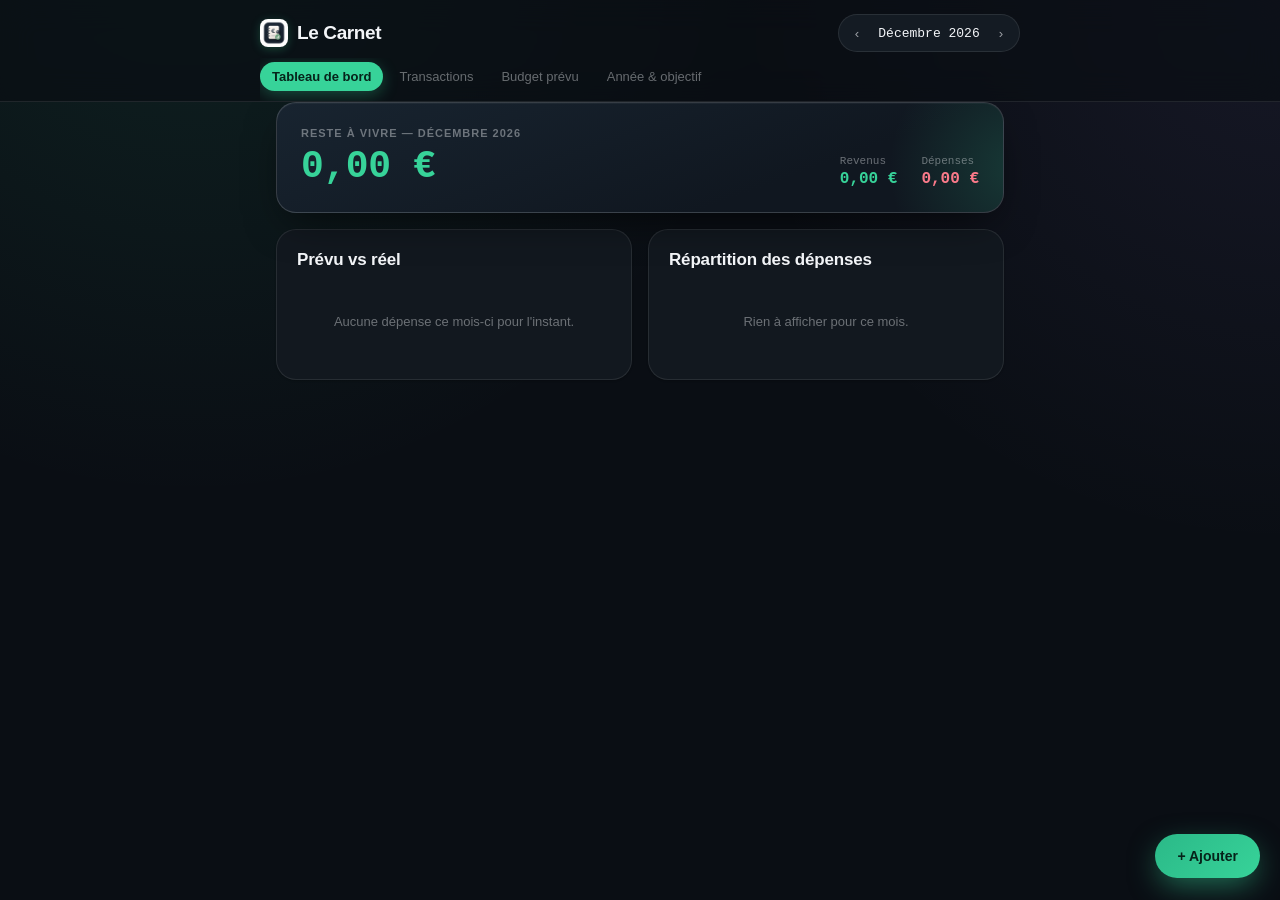
==== commit e1cfec1e: "Add files via upload" ====
--- a/index.html
+++ b/index.html
@@ -6,8 +6,8 @@
 <title>Le Carnet — Budget</title>
 <meta name="theme-color" content="#0A0E14" />
 <link rel="manifest" href="manifest.json" />
-<link rel="icon" href="icons/icon-64.png" />
-<link rel="apple-touch-icon" href="icons/icon-180.png" />
+<link rel="icon" href="icon-64.png" />
+<link rel="apple-touch-icon" href="icon-180.png" />
 <meta name="apple-mobile-web-app-capable" content="yes" />
 <meta name="apple-mobile-web-app-status-bar-style" content="black-translucent" />
 <meta name="apple-mobile-web-app-title" content="Le Carnet" />
@@ -20,7 +20,7 @@
 <div id="app" style="display:none;">
   <header class="app-header">
     <div class="wrap header-top">
-      <div class="brand"><img src="icons/icon-64.png" class="brand-icon" alt="" /> Le Carnet</div>
+      <div class="brand"><img src="icon-64.png" class="brand-icon" alt="" /> Le Carnet</div>
       <div class="month-switch">
         <button id="prevMonth" aria-label="Mois précédent">‹</button>
         <span id="monthLabel" class="font-mono"></span>
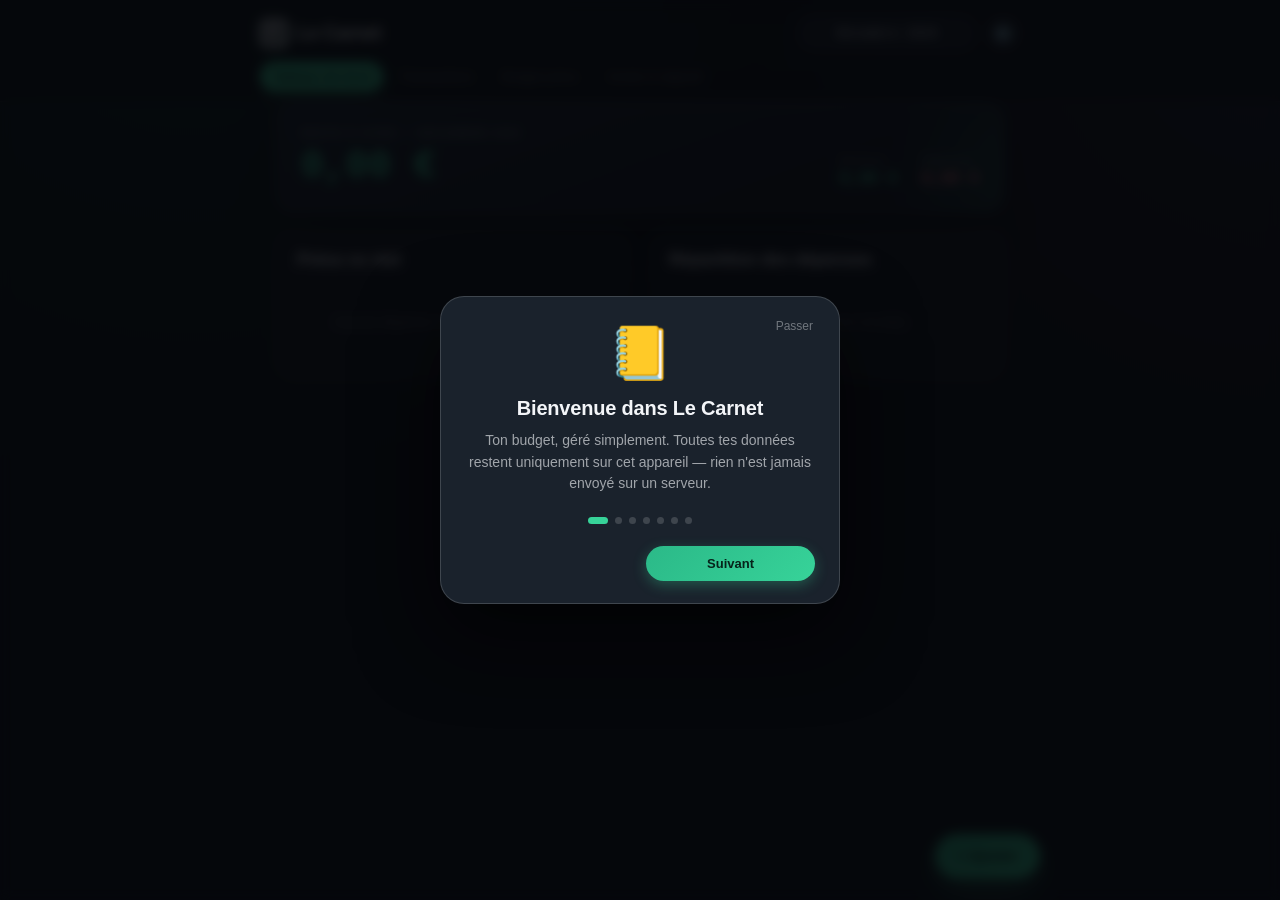
==== commit afa1abc0: "Add files via upload" ====
--- a/index.html
+++ b/index.html
@@ -21,10 +21,13 @@
   <header class="app-header">
     <div class="wrap header-top">
       <div class="brand"><img src="icon-64.png" class="brand-icon" alt="" /> Le Carnet</div>
-      <div class="month-switch">
-        <button id="prevMonth" aria-label="Mois précédent">‹</button>
-        <span id="monthLabel" class="font-mono"></span>
-        <button id="nextMonth" aria-label="Mois suivant">›</button>
+      <div class="header-right">
+        <div class="month-switch">
+          <button id="prevMonth" aria-label="Mois précédent">‹</button>
+          <span id="monthLabel" class="font-mono"></span>
+          <button id="nextMonth" aria-label="Mois suivant">›</button>
+        </div>
+        <button id="settingsBtn" class="icon-btn" aria-label="Réglages de l'appli" title="Réglages">⚙️</button>
       </div>
     </div>
     <nav class="wrap tabs" id="tabs">
@@ -47,6 +50,7 @@
 </div>
 
 <div id="modalRoot"></div>
+<div id="onboardingRoot"></div>
 
 <script src="app.js"></script>
 </body>
--- a/style.css
+++ b/style.css
@@ -39,6 +39,17 @@
 }
 button { font-family: inherit; cursor: pointer; border: none; background: none; transition: transform 0.12s ease, background 0.15s ease, opacity 0.15s ease, box-shadow 0.15s ease; color: inherit; }
 button:active { transform: scale(0.96); }
+/* Ces :hover ne comptent que sur ordinateur (souris) — au doigt sur téléphone, ils sont simplement ignorés */
+@media (hover: hover) {
+  button:hover { opacity: 0.85; }
+  nav.tabs button:hover { background: var(--surface-2); }
+  nav.tabs button.active:hover { opacity: 1; }
+  .month-switch button:hover { background: var(--surface-2); color: var(--ink); }
+  .tx-row:hover { background: rgba(255,255,255,0.03); }
+  .cat-icon-btn:hover { transform: scale(1.15); }
+  .cat-del-btn:hover { color: #FB7A8A; }
+  a:hover { opacity: 0.8; }
+}
 input, select { font-family: inherit; color: var(--ink); transition: border-color 0.15s ease, box-shadow 0.15s ease; }
 input:focus, select:focus { outline: none; border-color: var(--sage) !important; box-shadow: 0 0 0 3px var(--sage-light); }
 
@@ -58,6 +69,8 @@
   border-bottom: 1px solid var(--line);
 }
 .header-top { display: flex; align-items: center; justify-content: space-between; padding: 14px 0 6px; }
+.header-right { display: flex; align-items: center; gap: 8px; }
+.icon-btn { width: 34px; height: 34px; border-radius: 50%; display: flex; align-items: center; justify-content: center; font-size: 16px; background: var(--paper-dim); border: 1px solid var(--line); }
 .brand { display: flex; align-items: center; gap: 9px; font-family: var(--font-display); font-weight: 800; font-size: 19px; letter-spacing: -0.02em; }
 .brand-icon { width: 28px; height: 28px; border-radius: 8px; box-shadow: 0 2px 10px rgba(55,211,153,0.25); display: block; }
 
@@ -150,9 +163,12 @@
 .tx-del:active { background: var(--rust-light); color: var(--rust); }
 
 .budget-row { display: flex; align-items: center; justify-content: space-between; gap: 10px; padding: 6px 0; }
-.budget-row .name { font-size: 14px; color: var(--ink60); text-transform: capitalize; }
+.budget-row .name { font-size: 14px; color: var(--ink60); text-transform: capitalize; flex: 1; }
+.cat-icon-btn { font-size: 18px; cursor: pointer; line-height: 1; display: inline-flex; align-items: center; justify-content: center; width: 28px; height: 28px; border-radius: 8px; flex: 0 0 auto; transition: transform 0.15s ease; }
+.cat-icon-btn:active { transform: scale(1.2); }
+.cat-del-btn { flex: 0 0 auto; width: 26px; height: 26px; border-radius: 50%; display: flex; align-items: center; justify-content: center; color: var(--ink40); font-size: 13px; background: var(--paper-dim); }
 .budget-input-wrap { display: flex; align-items: center; gap: 4px; font-family: var(--font-mono); font-size: 14px; }
-.budget-input-wrap input { width: 90px; text-align: right; padding: 7px 9px; border-radius: 9px; border: 1px solid var(--line-strong); background: var(--paper-dim); }
+.budget-input-wrap input { width: 90px; text-align: right; padding: 7px 9px; border-radius: 9px; border: 1px solid var(--line-strong); background: var(--paper-dim); font-size: 16px; }
 
 .goal-progress { height: 12px; border-radius: 999px; overflow: hidden; background: rgba(255,255,255,0.07); margin-top: 12px; }
 .goal-fill { height: 100%; border-radius: 999px; background: linear-gradient(90deg, #D89B2E, var(--gold)); transition: width 0.6s cubic-bezier(0.16,1,0.3,1); box-shadow: 0 0 12px rgba(240,190,78,0.4); }
@@ -162,7 +178,14 @@
 .settings-grid { display: grid; grid-template-columns: 1fr; gap: 14px; margin-top: 4px; }
 @media (min-width: 480px) { .settings-grid { grid-template-columns: 1fr 1fr; } }
 .field label { display: block; font-size: 13px; color: var(--ink60); margin-bottom: 6px; }
-.field input, .field select { width: 100%; padding: 10px 12px; border-radius: 11px; border: 1px solid var(--line-strong); background: var(--paper-dim); font-family: var(--font-mono); font-size: 14px; }
+.field input, .field select { width: 100%; padding: 10px 12px; border-radius: 11px; border: 1px solid var(--line-strong); background: var(--paper-dim); font-family: var(--font-mono); font-size: 16px; }
+.cat-field-wrap { position: relative; }
+.cat-suggestions { display: none; position: absolute; left: 0; right: 0; top: calc(100% + 4px); z-index: 50; max-height: 210px; overflow-y: auto; background: var(--surface-2); border: 1px solid var(--line-strong); border-radius: 14px; box-shadow: 0 16px 40px rgba(0,0,0,0.5); }
+.cat-suggestions.show { display: block; }
+.cat-suggestion-item { padding: 11px 14px; font-size: 14px; text-transform: capitalize; cursor: pointer; }
+.cat-suggestion-item + .cat-suggestion-item { border-top: 1px dashed var(--line); }
+.cat-suggestion-item:active { background: var(--paper-dim); }
+@media (hover: hover) { .cat-suggestion-item:hover { background: var(--paper-dim); } }
 
 .yearly-bars-wrap, .trend-wrap { overflow-x: auto; margin: 0 -20px; padding: 0 20px 4px; }
 .yearly-bars { display: flex; align-items: flex-end; gap: 10px; height: 180px; padding-top: 10px; width: max-content; min-width: 100%; }
@@ -173,10 +196,13 @@
 .yearly-bar-label { font-family: var(--font-mono); font-size: 10px; color: var(--ink40); text-transform: capitalize; }
 
 .asset-row { display: flex; align-items: center; gap: 8px; padding: 9px 0; border-bottom: 1px dashed var(--line); }
-.asset-name { flex: 1; min-width: 0; padding: 8px 11px; border-radius: 9px; border: 1px solid var(--line-strong); background: var(--paper-dim); font-size: 13px; }
+.asset-name { flex: 1; min-width: 0; padding: 8px 11px; border-radius: 9px; border: 1px solid var(--line-strong); background: var(--paper-dim); font-size: 16px; }
 .asset-amount { width: 90px; }
 
-.fab { position: fixed; bottom: 22px; right: 20px; z-index: 30; background: linear-gradient(135deg, #2BB988, var(--sage)); color: #06231A; border-radius: 999px; padding: 14px 22px; display: flex; align-items: center; gap: 7px; font-size: 14px; font-weight: 700; box-shadow: 0 10px 30px -4px rgba(55,211,153,0.5); }
+/* right: sur téléphone (écran étroit) le bouton colle à 20px du bord ; sur PC (fenêtre large), comme le contenu
+   est centré dans une colonne de 760px max, on recale le bouton pour qu'il reste aligné avec cette colonne
+   plutôt que de rester collé au bord de la fenêtre, loin du contenu. */
+.fab { position: fixed; bottom: 22px; right: max(20px, calc(50vw - 400px)); z-index: 30; background: linear-gradient(135deg, #2BB988, var(--sage)); color: #06231A; border-radius: 999px; padding: 14px 22px; display: flex; align-items: center; gap: 7px; font-size: 14px; font-weight: 700; box-shadow: 0 10px 30px -4px rgba(55,211,153,0.5); }
 .fab:active { transform: scale(0.96); }
 
 .modal-backdrop { position: fixed; inset: 0; background: rgba(4,6,9,0.7); backdrop-filter: blur(4px); z-index: 40; display: flex; align-items: flex-end; justify-content: center; }
@@ -204,3 +230,16 @@
 .install-banner { display: none; align-items: center; justify-content: space-between; gap: 10px; background: var(--gold-light); border: 1px solid rgba(240,190,78,0.3); color: #F7DA9A; font-size: 13px; padding: 10px 14px; border-radius: 14px; margin-bottom: 16px; }
 .install-banner.show { display: flex; }
 .install-banner button { background: var(--gold); color: #2B1D02; padding: 7px 13px; border-radius: 999px; font-size: 12px; flex-shrink: 0; font-weight: 700; }
+
+/* ---------- Tutoriel de bienvenue ---------- */
+.onboarding-backdrop { position: fixed; inset: 0; z-index: 90; background: rgba(5,7,10,0.85); backdrop-filter: blur(6px); display: flex; align-items: center; justify-content: center; padding: 20px; animation: fadeInUp 0.25s ease; }
+.onboarding-card { position: relative; width: 100%; max-width: 400px; background: var(--surface-2); border: 1px solid var(--line-strong); border-radius: 24px; padding: 30px 24px 22px; box-shadow: 0 30px 80px rgba(0,0,0,0.6); text-align: center; }
+.onboarding-skip { position: absolute; top: 16px; right: 16px; font-size: 12px; color: var(--ink40); padding: 6px 10px; border-radius: 999px; }
+.onboarding-icon { font-size: 52px; line-height: 1; margin-bottom: 18px; }
+.onboarding-title { font-family: var(--font-display); font-size: 20px; font-weight: 800; margin: 0 0 10px; letter-spacing: -0.01em; }
+.onboarding-text { font-size: 14px; line-height: 1.55; color: var(--ink60); margin: 0 0 22px; }
+.onboarding-dots { display: flex; justify-content: center; gap: 7px; margin-bottom: 22px; }
+.onboarding-dot { width: 7px; height: 7px; border-radius: 50%; background: var(--line-strong); transition: all 0.2s ease; cursor: pointer; }
+.onboarding-dot.active { width: 20px; border-radius: 4px; background: var(--sage); }
+.onboarding-nav { display: flex; gap: 10px; }
+.onboarding-nav .btn { flex: 1; justify-content: center; }
